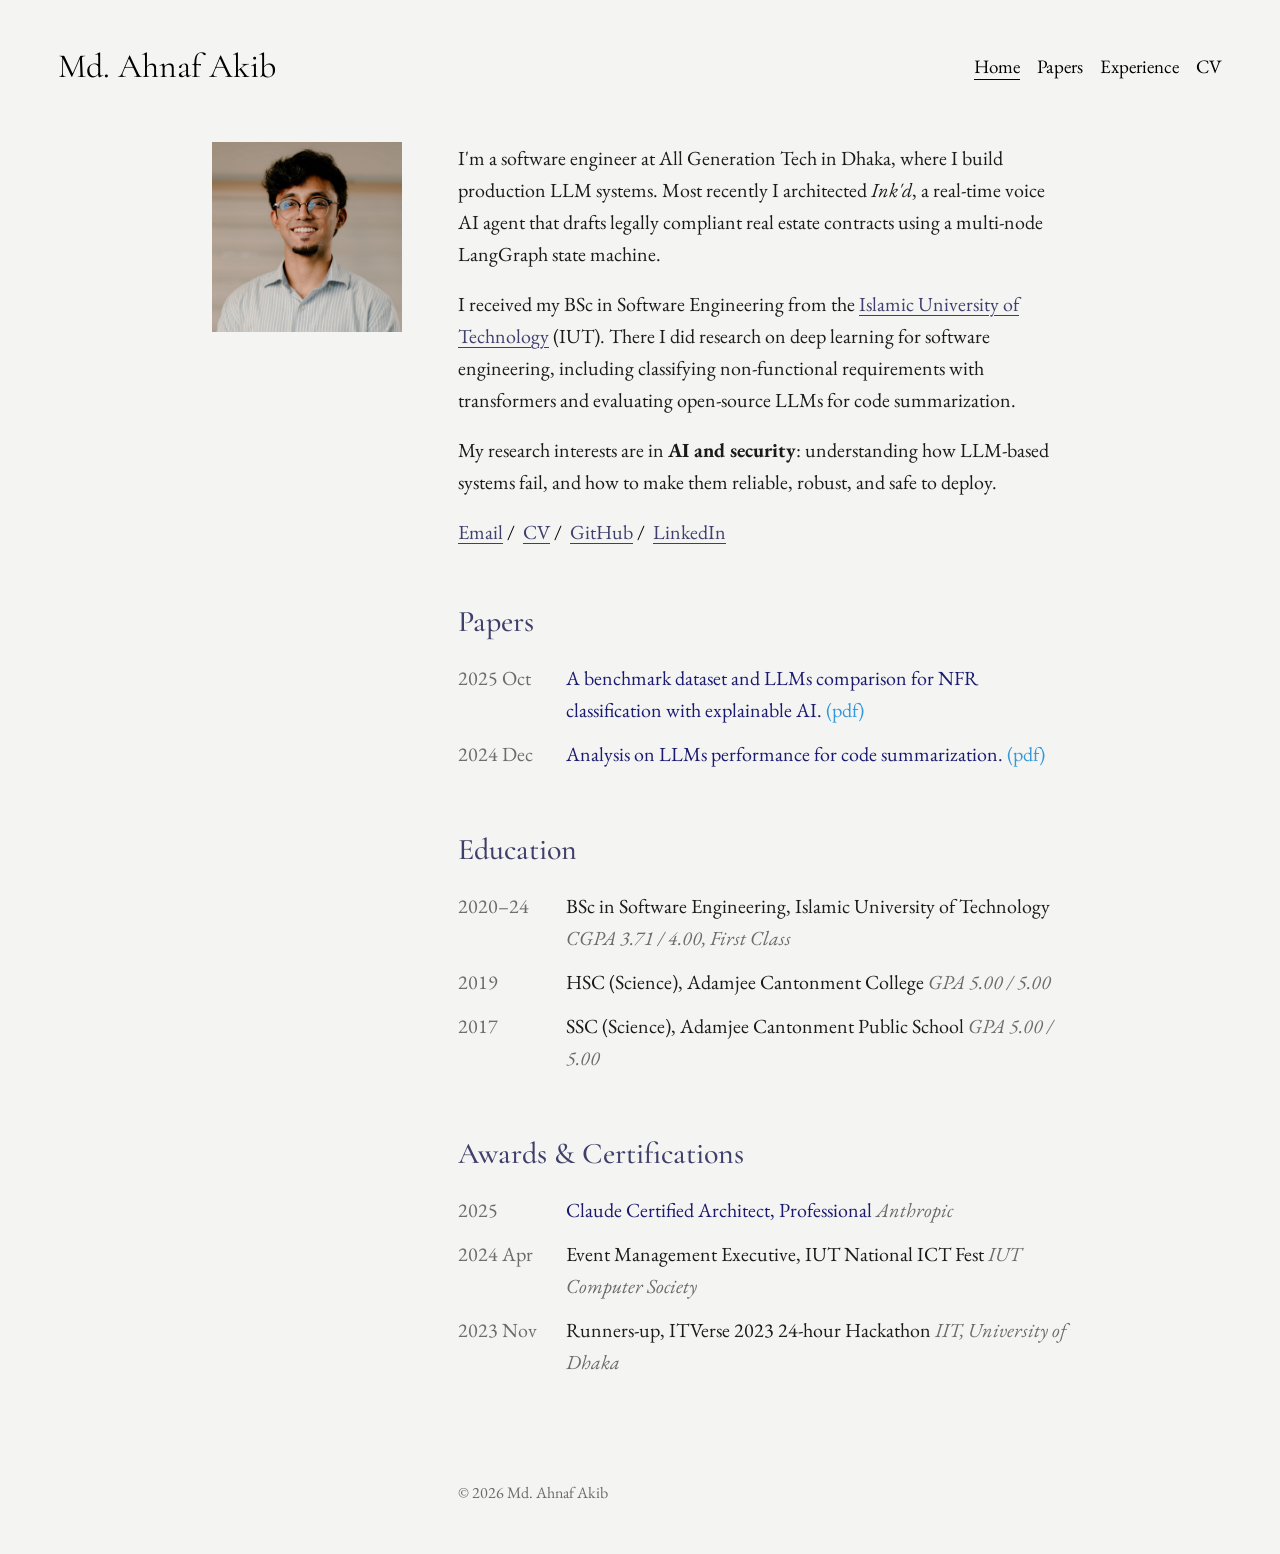
==== index.html @ 087a2eda "Initial personal website Static portfolio site (Home, Papers, Experience, CV) styled after jasonwei." ====
<!DOCTYPE html>
<html lang="en">
<head>
  <meta charset="utf-8">
  <meta name="viewport" content="width=device-width, initial-scale=1">
  <title>Md. Ahnaf Akib</title>
  <meta name="description" content="Md. Ahnaf Akib: software engineer working on LLM systems, interested in AI and security research.">
  <link rel="preconnect" href="https://fonts.googleapis.com">
  <link rel="preconnect" href="https://fonts.gstatic.com" crossorigin>
  <link href="https://fonts.googleapis.com/css2?family=Cormorant+Garamond:wght@400;500;600&family=EB+Garamond:ital,wght@0,400;0,600;1,400&display=swap" rel="stylesheet">
  <link rel="stylesheet" href="styles.css">
</head>
<body>
  <header class="site-header">
    <a class="site-title" href="index.html">Md. Ahnaf Akib</a>
    <nav class="site-nav">
      <a href="index.html" aria-current="page">Home</a>
      <a href="papers.html">Papers</a>
      <a href="experience.html">Experience</a>
      <a href="assets/Md_Ahnaf_Akib_CV.pdf">CV</a>
    </nav>
  </header>

  <main class="home">
    <img class="portrait" src="assets/photo.jpg" alt="Portrait of Md. Ahnaf Akib">
    <div class="content">

    <p>
      I'm a software engineer at All Generation Tech in Dhaka,
      where I build production LLM systems. Most recently I architected
      <em>Ink'd</em>, a real-time voice AI agent that drafts legally compliant real estate contracts
      using a multi-node LangGraph state machine.
    </p>
    <p>
      I received my BSc in Software Engineering from the
      <a href="https://www.iutoic-dhaka.edu/">Islamic University of Technology</a> (IUT).
      There I did research on deep learning for software engineering, including classifying
      non-functional requirements with transformers and evaluating open-source LLMs for code summarization.
    </p>
    <p>
      My research interests are in <strong>AI and security</strong>: understanding how
      LLM-based systems fail, and how to make them reliable, robust, and safe to deploy.
    </p>

    <p class="links">
      <a href="mailto:ahnafakib@iut-dhaka.edu">Email</a><span class="sep">/</span>
      <a href="assets/Md_Ahnaf_Akib_CV.pdf">CV</a><span class="sep">/</span>
      <a href="https://github.com/acesuu">GitHub</a><span class="sep">/</span>
      <a href="https://www.linkedin.com/in/md-ahnaf-akib-baaa6b26a/">LinkedIn</a>
      <!-- Add Google Scholar once you have a profile:
      <span class="sep">/</span><a href="https://scholar.google.com/citations?user=XXXX">Scholar</a> -->
    </p>

    <h2>Papers</h2>
    <ul class="dated">
      <li>
        <span class="date">2025 Oct</span>
        <span>
          <a href="https://arxiv.org/abs/2510.18096">A benchmark dataset and LLMs comparison for NFR classification with explainable AI.</a>
          <a class="secondary" href="https://arxiv.org/pdf/2510.18096">(pdf)</a>
        </span>
      </li>
      <li>
        <span class="date">2024 Dec</span>
        <span>
          <a href="https://arxiv.org/abs/2412.17094">Analysis on LLMs performance for code summarization.</a>
          <a class="secondary" href="https://arxiv.org/pdf/2412.17094">(pdf)</a>
        </span>
      </li>
    </ul>

    <h2>Education</h2>
    <ul class="dated">
      <li>
        <span class="date">2020–24</span>
        <span>BSc in Software Engineering, Islamic University of Technology <span class="meta">CGPA 3.71 / 4.00, First Class</span></span>
      </li>
      <li>
        <span class="date">2019</span>
        <span>HSC (Science), Adamjee Cantonment College <span class="meta">GPA 5.00 / 5.00</span></span>
      </li>
      <li>
        <span class="date">2017</span>
        <span>SSC (Science), Adamjee Cantonment Public School <span class="meta">GPA 5.00 / 5.00</span></span>
      </li>
    </ul>

    <h2>Awards &amp; Certifications</h2>
    <ul class="dated">
      <li>
        <span class="date">2025</span><!-- TODO: confirm certification year -->
        <span><a href="https://www.credly.com/badges/886ead4e-d93a-46ed-8b72-2a4085f1a76a">Claude Certified Architect, Professional</a> <span class="meta">Anthropic</span></span>
      </li>
      <li>
        <span class="date">2024 Apr</span>
        <span>Event Management Executive, IUT National ICT Fest <span class="meta">IUT Computer Society</span></span>
      </li>
      <li>
        <span class="date">2023 Nov</span>
        <span>Runners-up, ITVerse 2023 24-hour Hackathon <span class="meta">IIT, University of Dhaka</span></span>
      </li>
      <!-- Add scholarships / dean's list / other academic awards here -->
    </ul>
    </div>
  </main>

  <footer class="home-footer">© 2026 Md. Ahnaf Akib</footer>
</body>
</html>
---- styles.css ----
/* Palette & type inspired by jasonwei.net:
   warm off-white background, midnight-blue links, Garamond serif. */
:root {
  --bg: #f4f4f2;
  --text: #1a1a1a;
  --muted: #6b6b6b;
  --accent: #3f3f6b;
  --link: #191970;            /* paper / list links */
  --link-text: #3f3f6d;       /* in-text links */
  --link-secondary: #3498db;
  --rule: #dcdcd6;
  --max: 720px;

  --wrap: 920px;
  --photo: 190px;
  --gap: 56px;
}

* { box-sizing: border-box; }
html { -webkit-text-size-adjust: 100%; }

body {
  margin: 0;
  background: var(--bg);
  color: var(--text);
  font-family: "EB Garamond", Garamond, "Times New Roman", serif;
  font-size: 20px;
  line-height: 1.6;
}

a { color: var(--link); text-decoration: none; }
a:hover { text-decoration: underline; text-underline-offset: 3px; }

/* ---------- Header (full width: name far left, nav far right) ---------- */
.site-header {
  padding: 40px 58px 0;
  display: flex;
  justify-content: space-between;
  align-items: center;
  flex-wrap: wrap;
  gap: 12px 32px;
}
.site-title {
  font-family: "Cormorant Garamond", "EB Garamond", serif;
  font-size: 34px;
  font-weight: 400;
  color: #000;
}
.site-title:hover { text-decoration: none; }
.site-nav { display: flex; gap: 17px; flex-wrap: wrap; }
.site-nav a { color: #000; font-size: 19px; }
.site-nav a[aria-current="page"] {
  text-decoration: underline;
  text-decoration-thickness: 1px;
  text-underline-offset: 6px;
}

/* ---------- Main ---------- */
main {
  max-width: var(--wrap);
  margin: 0 auto;
  padding: 48px 32px 96px;
}

h1, h2 {
  font-family: "Cormorant Garamond", "EB Garamond", serif;
  font-weight: 500;
  color: var(--accent);
  line-height: 1.2;
}
h1 { font-size: 40px; margin: 0 0 24px; }
h2 { font-size: 30px; margin: 56px 0 16px; }

p { margin: 0 0 18px; }

/* in-text links: underlined, as on jasonwei.net (#3f3f6d, 1px, 0.2em offset) */
.content p a, .links a {
  color: var(--link-text);
  text-decoration: underline;
  text-decoration-color: var(--link-text);
  text-decoration-thickness: 1px;
  text-underline-offset: .2em;
}

.links { margin-top: 8px; }
.links .sep { color: #000; margin: 0 4px; }

/* ---------- Home: photo left, content right, block centered ---------- */
main.home {
  display: grid;
  grid-template-columns: var(--photo) minmax(0, 1fr);
  column-gap: var(--gap);
  align-items: start;
}
.portrait {
  display: block;
  width: var(--photo);
  aspect-ratio: 1 / 1;
  object-fit: cover;
  object-position: center 30%;
}

/* ---------- Dated lists ---------- */
.dated { list-style: none; padding: 0; margin: 0; }
.dated li {
  display: grid;
  grid-template-columns: 92px 1fr;
  gap: 16px;
  padding: 6px 0;
}
.dated .date {
  color: var(--muted);
  font-variant-numeric: tabular-nums;
  white-space: nowrap;
}
.dated .meta { color: var(--muted); font-style: italic; }

/* ---------- Entries (papers / experience) ---------- */
.entry { padding: 18px 0; border-top: 1px solid var(--rule); }
.entry:first-of-type { border-top: none; }
.entry-head {
  display: flex;
  justify-content: space-between;
  align-items: baseline;
  gap: 16px;
}
.entry-title { font-weight: 600; flex: 1; min-width: 0; }
.entry-date { color: var(--muted); white-space: nowrap; }
.entry-sub { color: var(--muted); font-style: italic; margin-bottom: 6px; }
.entry ul { margin: 6px 0 0; padding-left: 22px; }
.entry li { margin: 4px 0; }
.tags { color: var(--muted); font-size: 17px; margin-top: 8px; }
.tags a { color: var(--link-secondary); }
.todo { background: #fff3c4; padding: 0 4px; border-radius: 3px; }

/* ---------- Footer ---------- */
footer {
  max-width: var(--wrap);
  margin: 0 auto;
  padding: 0 32px 48px;
  color: var(--muted);
  font-size: 16px;
}
footer.home-footer { padding-left: calc(32px + var(--photo) + var(--gap)); }

/* ---------- Responsive ---------- */
@media (max-width: 860px) {
  .site-header { padding: 24px 20px 0; flex-direction: column; align-items: flex-start; }
  main { padding: 32px 20px 72px; }
  main.home { display: block; max-width: var(--max); }
  .portrait { width: 160px; margin: 0 0 28px; }
  footer, footer.home-footer { max-width: var(--max); padding: 0 20px 40px; }
}
@media (max-width: 640px) {
  body { font-size: 18px; }
  h1 { font-size: 34px; }
  h2 { font-size: 26px; }
  .dated li { grid-template-columns: 1fr; gap: 0; padding: 8px 0; }
  .entry-head { flex-wrap: wrap; }
}

/* "(pdf)" after a paper title, like "(blog)" on jasonwei.net */
a.secondary { color: var(--link-secondary); }
.entry-title a { color: var(--link); }
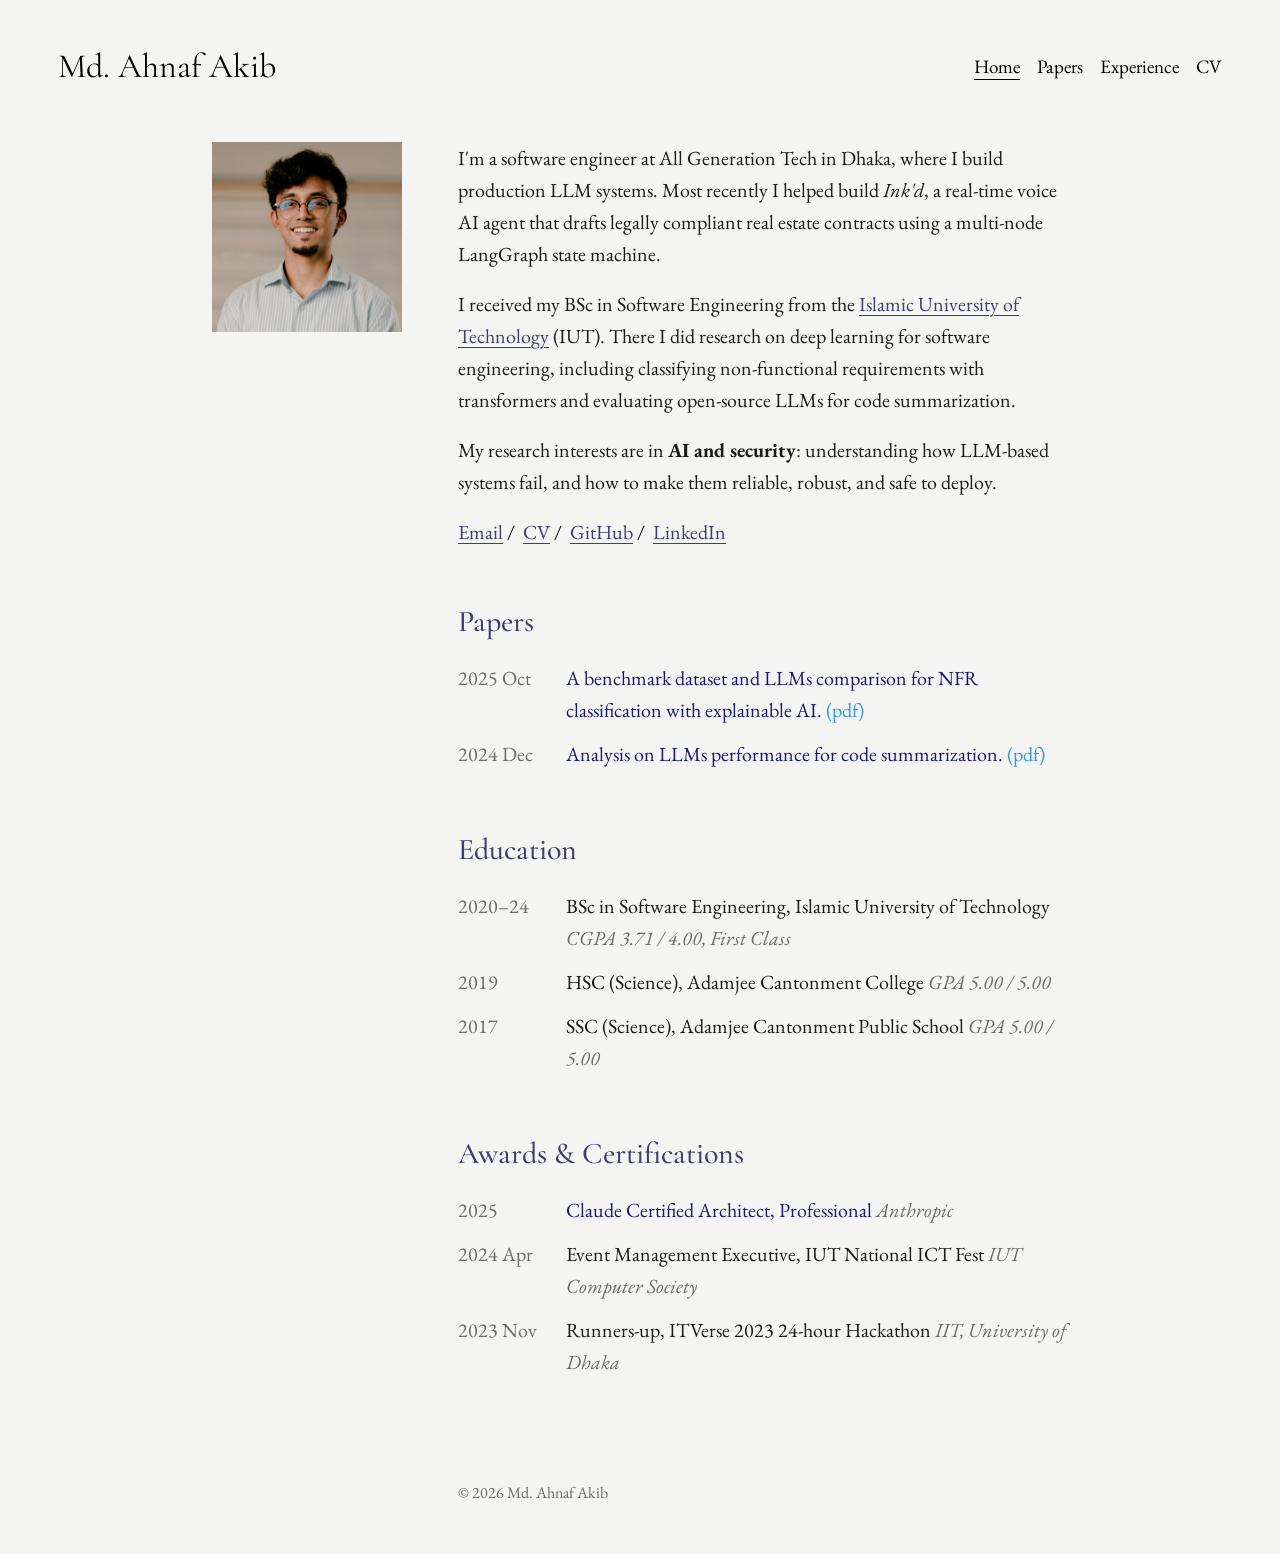
==== commit 2f7dc6c7: "Reword Ink'd contribution as "helped build" Co-Authored-By: Claude Opus 5.5 <noreply@anthropic.com>" ====
--- a/index.html
+++ b/index.html
@@ -8,12 +8,13 @@
   <link rel="preconnect" href="https://fonts.googleapis.com">
   <link rel="preconnect" href="https://fonts.gstatic.com" crossorigin>
   <link href="https://fonts.googleapis.com/css2?family=Cormorant+Garamond:wght@400;500;600&family=EB+Garamond:ital,wght@0,400;0,600;1,400&display=swap" rel="stylesheet">
-  <link rel="stylesheet" href="styles.css">
+  <link rel="stylesheet" href="styles.css?v=3">
 </head>
 <body>
   <header class="site-header">
     <a class="site-title" href="index.html">Md. Ahnaf Akib</a>
-    <nav class="site-nav">
+    <button class="menu-toggle" type="button" aria-label="Open menu" aria-expanded="false" aria-controls="site-nav"><span></span><span></span></button>
+    <nav class="site-nav" id="site-nav">
       <a href="index.html" aria-current="page">Home</a>
       <a href="papers.html">Papers</a>
       <a href="experience.html">Experience</a>
@@ -27,7 +28,7 @@
 
     <p>
       I'm a software engineer at All Generation Tech in Dhaka,
-      where I build production LLM systems. Most recently I architected
+      where I build production LLM systems. Most recently I helped build
       <em>Ink'd</em>, a real-time voice AI agent that drafts legally compliant real estate contracts
       using a multi-node LangGraph state machine.
     </p>
@@ -105,5 +106,13 @@
   </main>
 
   <footer class="home-footer">© 2026 Md. Ahnaf Akib</footer>
+  <script>
+    const t = document.querySelector('.menu-toggle');
+    t.addEventListener('click', () => {
+      const open = document.body.classList.toggle('menu-open');
+      t.setAttribute('aria-expanded', open);
+      t.setAttribute('aria-label', open ? 'Close menu' : 'Open menu');
+    });
+  </script>
 </body>
 </html>
--- a/styles.css
+++ b/styles.css
@@ -162,3 +162,82 @@
 /* "(pdf)" after a paper title, like "(blog)" on jasonwei.net */
 a.secondary { color: var(--link-secondary); }
 .entry-title a { color: var(--link); }
+
+/* ---------- Mobile: match jasonwei.net's phone layout ---------- */
+.menu-toggle { display: none; }
+
+@media (max-width: 767px) {
+  body { font-size: 17px; line-height: 1.2; }
+
+  /* header: name left, two-line menu button right */
+  .site-header {
+    flex-direction: row;
+    flex-wrap: nowrap;
+    align-items: center;
+    justify-content: space-between;
+    padding: 30px 23px 0;
+  }
+  .site-title { font-size: 27px; position: relative; z-index: 11; }
+  .menu-toggle {
+    display: flex;
+    flex-direction: column;
+    justify-content: center;
+    gap: 10px;
+    width: 36px;
+    height: 36px;
+    padding: 0;
+    border: 0;
+    background: none;
+    cursor: pointer;
+    position: relative;
+    z-index: 11;
+  }
+  .menu-toggle span {
+    display: block;
+    height: 1px;
+    width: 100%;
+    background: #000;
+    transition: transform .25s ease;
+  }
+  body.menu-open .menu-toggle span:first-child { transform: translateY(5.5px) rotate(45deg); }
+  body.menu-open .menu-toggle span:last-child  { transform: translateY(-5.5px) rotate(-45deg); }
+
+  .site-nav { display: none; }
+  body.menu-open { overflow: hidden; }
+  body.menu-open .site-nav {
+    display: flex;
+    position: fixed;
+    inset: 0;
+    z-index: 10;
+    background: var(--bg);
+    flex-direction: column;
+    align-items: center;
+    justify-content: center;
+    gap: 26px;
+  }
+  body.menu-open .site-nav a { font-size: 30px; }
+
+  /* content */
+  main { padding: 34px 23px 64px; }
+  main.home { display: block; }
+  .portrait { width: 144px; margin: 0 auto 24px; }
+  p { margin: 0 0 14px; }
+  .links { margin-top: 14px; }
+  h1 { font-size: 28px; margin-bottom: 16px; }
+  h2 { font-size: 25.5px; margin: 34px 0 4px; }
+
+  /* dated lists keep the date column, like the original's table */
+  .dated li { grid-template-columns: 66px 1fr; gap: 0; padding: 0; }
+  .dated .date {
+    font-size: .72em;
+    padding: 6px 10px 4px 0;
+    line-height: 20.4px;
+  }
+  .dated li > span:last-child { padding: 6px 0 3px; }
+
+  .entry { padding: 14px 0; }
+  .entry-head { flex-wrap: wrap; gap: 2px 12px; }
+  .tags { font-size: 15px; }
+
+  footer, footer.home-footer { padding: 0 23px 40px; font-size: 14px; }
+}
